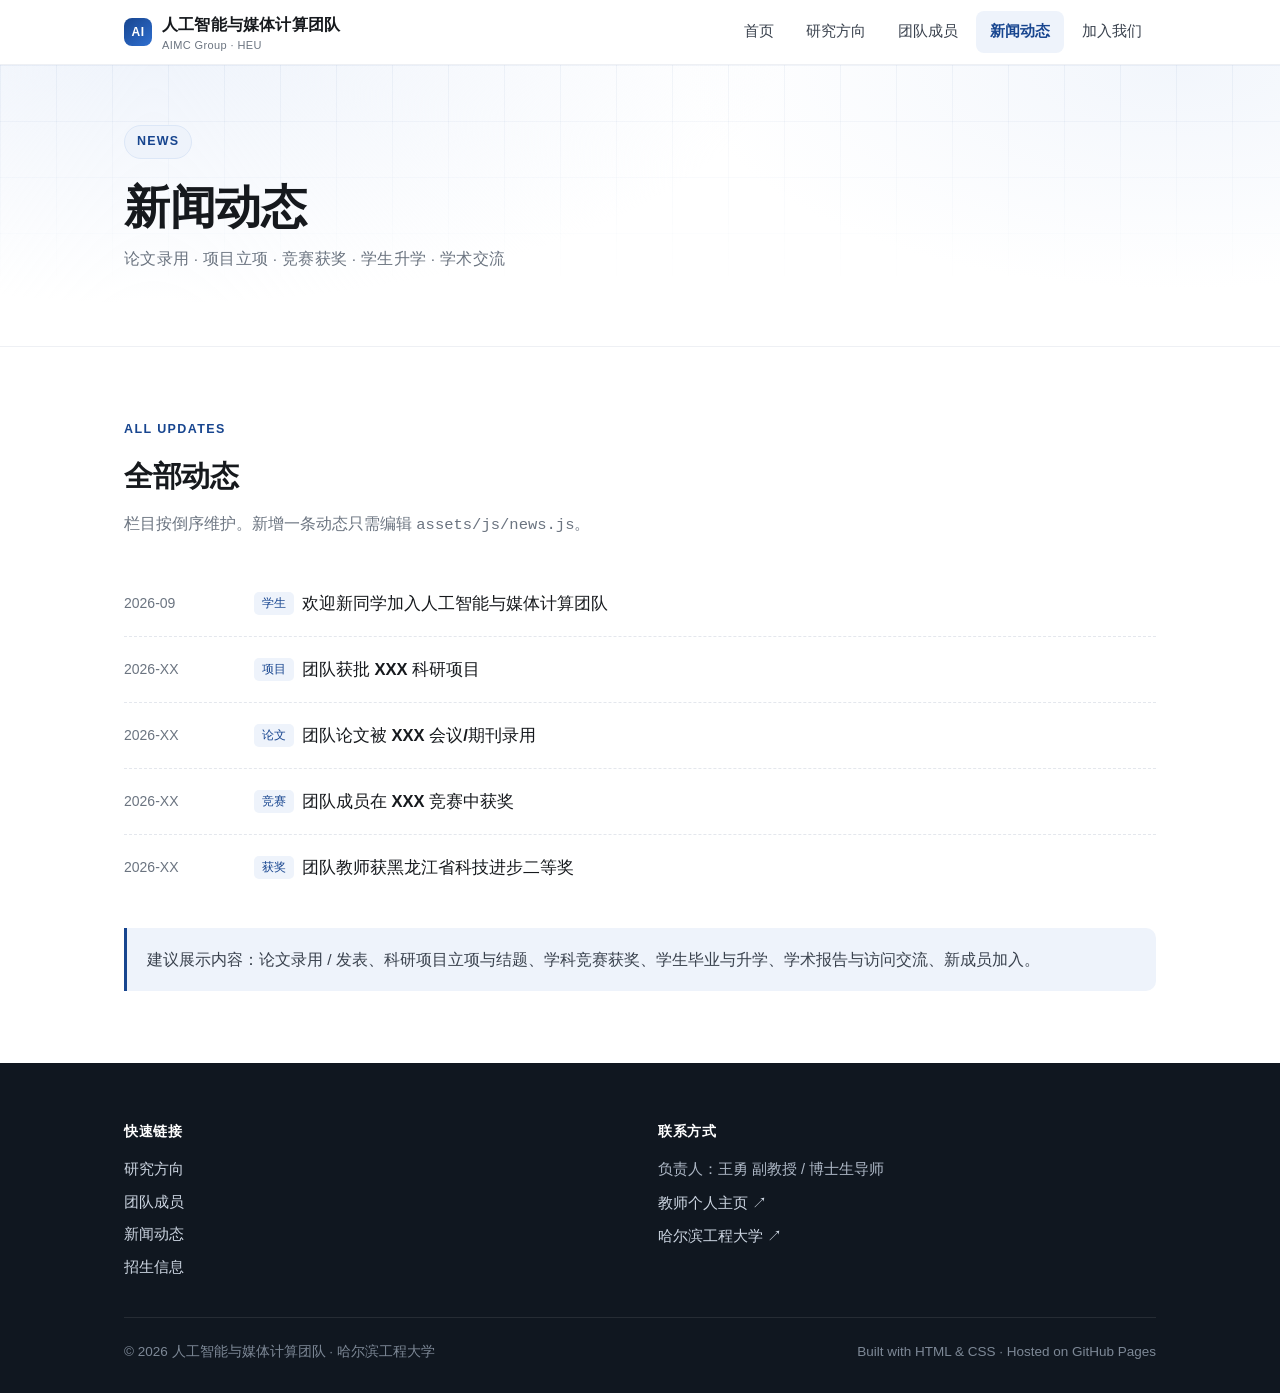
==== news.html @ d009565a "init: 人工智能与媒体计算团队实验室主页" ====
<!DOCTYPE html>
<html lang="zh-CN">
<head>
<meta charset="UTF-8">
<meta name="viewport" content="width=device-width, initial-scale=1">
<title>新闻动态 · 人工智能与媒体计算团队</title>
<meta name="description" content="人工智能与媒体计算团队的新闻动态：论文录用、项目立项、竞赛获奖、学生升学与学术交流。">
<link rel="icon" href="assets/img/favicon.svg" type="image/svg+xml">
<link rel="stylesheet" href="assets/css/style.css">
</head>
<body>

<header class="site-header">
  <div class="wrap">
    <nav class="nav">
      <a class="brand" href="index.html">
        <span class="mark">AI</span>
        <span>人工智能与媒体计算团队<small>AIMC Group · HEU</small></span>
      </a>
      <button class="nav-toggle" aria-label="菜单" aria-expanded="false"><span></span><span></span><span></span></button>
      <div class="nav-links">
        <a href="index.html">首页</a>
        <a href="research.html">研究方向</a>
        <a href="people.html">团队成员</a>
        <a href="news.html">新闻动态</a>
        <a href="index.html#join">加入我们</a>
      </div>
    </nav>
  </div>
</header>

<!-- ============ 页首 ============ -->
<section class="hero" style="padding:60px 0 52px">
  <div class="wrap">
    <span class="eyebrow">News</span>
    <h1>新闻动态</h1>
    <p class="en">论文录用 · 项目立项 · 竞赛获奖 · 学生升学 · 学术交流</p>
  </div>
</section>

<!-- ============ 动态列表 ============ -->
<section class="section">
  <div class="wrap">
    <div class="section-head reveal">
      <span class="kicker">All Updates</span>
      <h2>全部动态</h2>
      <p>栏目按倒序维护。新增一条动态只需编辑 <code>assets/js/news.js</code>。</p>
    </div>

    <div class="news-list reveal"></div>

    <div class="callout" style="margin-top:28px">
      建议展示内容：论文录用 / 发表、科研项目立项与结题、学科竞赛获奖、学生毕业与升学、学术报告与访问交流、新成员加入。
    </div>
  </div>
</section>

<!-- ============ 页脚 ============ -->
<footer class="site-footer">
  <div class="wrap">
    <div class="footer-grid cols-2">
      <div>
        <h4>快速链接</h4>
        <ul>
          <li><a href="research.html">研究方向</a></li>
          <li><a href="people.html">团队成员</a></li>
          <li><a href="news.html">新闻动态</a></li>
          <li><a href="index.html#join">招生信息</a></li>
        </ul>
      </div>
      <div>
        <h4>联系方式</h4>
        <p>负责人：王勇 副教授 / 博士生导师</p>
        <p><a href="https://faculty.hrbeu.edu.cn/wangyong/zh_CN/index/71417/list/index.htm" target="_blank" rel="noopener">教师个人主页 ↗</a></p>
        <p><a href="https://www.hrbeu.edu.cn/" target="_blank" rel="noopener">哈尔滨工程大学 ↗</a></p>
      </div>
    </div>
    <div class="footer-bottom">
      <span>© <span id="year">2026</span> 人工智能与媒体计算团队 · 哈尔滨工程大学</span>
      <span>Built with HTML &amp; CSS · Hosted on GitHub Pages</span>
    </div>
  </div>
</footer>

<script src="assets/js/news.js"></script>
<script src="assets/js/main.js"></script>
</body>
</html>
---- assets/css/style.css ----
/* ============================================================
   AIMC Lab @ HEU — 静态主页样式
   设计原则：浅色、留白、单一强调色、无框架依赖
   ============================================================ */

:root {
  --ink: #16191d;
  --ink-2: #39414d;
  --muted: #6b7480;
  --line: #e4e7ed;
  --line-soft: #eef0f4;
  --bg: #ffffff;
  --bg-soft: #f7f8fa;
  --accent: #17458f;
  --accent-2: #2f6fd0;
  --accent-soft: #eef3fb;
  --radius: 14px;
  --radius-sm: 10px;
  --maxw: 1080px;
  --shadow: 0 1px 2px rgba(16, 24, 40, .04), 0 10px 30px rgba(16, 24, 40, .06);
  --shadow-hover: 0 2px 4px rgba(16, 24, 40, .05), 0 18px 44px rgba(16, 24, 40, .10);
}

* { box-sizing: border-box; }

html { scroll-behavior: smooth; scroll-padding-top: 84px; }

body {
  margin: 0;
  background: var(--bg);
  color: var(--ink);
  font-family: -apple-system, BlinkMacSystemFont, "Segoe UI", "Helvetica Neue",
               "PingFang SC", "Hiragino Sans GB", "Microsoft YaHei", "Source Han Sans SC", sans-serif;
  font-size: 16px;
  line-height: 1.75;
  -webkit-font-smoothing: antialiased;
  text-rendering: optimizeLegibility;
}

a { color: var(--accent); text-decoration: none; }
a:hover { color: var(--accent-2); }

img { max-width: 100%; display: block; }

.wrap {
  width: 100%;
  max-width: var(--maxw);
  margin: 0 auto;
  padding: 0 24px;
}

/* ---------- 顶部导航 ---------- */
.site-header {
  position: sticky;
  top: 0;
  z-index: 100;
  background: rgba(255, 255, 255, .88);
  backdrop-filter: saturate(180%) blur(12px);
  -webkit-backdrop-filter: saturate(180%) blur(12px);
  border-bottom: 1px solid var(--line-soft);
}

.nav {
  display: flex;
  align-items: center;
  justify-content: space-between;
  height: 64px;
  gap: 24px;
}

.brand {
  display: flex;
  align-items: center;
  gap: 10px;
  color: var(--ink);
  font-weight: 700;
  letter-spacing: .2px;
  white-space: nowrap;
}

.brand .mark {
  width: 28px;
  height: 28px;
  border-radius: 8px;
  background: linear-gradient(140deg, var(--accent), var(--accent-2));
  color: #fff;
  font-size: 12px;
  font-weight: 700;
  display: grid;
  place-items: center;
  letter-spacing: .5px;
}

.brand small {
  display: block;
  font-size: 11px;
  font-weight: 500;
  color: var(--muted);
  letter-spacing: .4px;
  line-height: 1.2;
}

.nav-links { display: flex; align-items: center; gap: 4px; }

.nav-links a {
  padding: 8px 14px;
  border-radius: 8px;
  font-size: 14.5px;
  color: var(--ink-2);
  transition: background .18s ease, color .18s ease;
}

.nav-links a:hover { background: var(--bg-soft); color: var(--ink); }
.nav-links a.active { color: var(--accent); background: var(--accent-soft); font-weight: 600; }

.nav-toggle {
  display: none;
  width: 40px;
  height: 40px;
  border: 1px solid var(--line);
  border-radius: 10px;
  background: #fff;
  cursor: pointer;
  padding: 0;
}
.nav-toggle span {
  display: block;
  width: 18px;
  height: 1.5px;
  background: var(--ink);
  margin: 4px auto;
  transition: .2s;
}

/* ---------- Hero ---------- */
.hero {
  position: relative;
  overflow: hidden;
  padding: 88px 0 76px;
  background:
    radial-gradient(900px 380px at 12% -10%, #eef3fb 0%, rgba(238,243,251,0) 70%),
    radial-gradient(700px 320px at 92% 0%, #f2f6fc 0%, rgba(242,246,252,0) 70%);
  border-bottom: 1px solid var(--line-soft);
}

.hero::before {
  content: "";
  position: absolute;
  inset: 0;
  background-image:
    linear-gradient(to right, rgba(23,69,143,.05) 1px, transparent 1px),
    linear-gradient(to bottom, rgba(23,69,143,.05) 1px, transparent 1px);
  background-size: 56px 56px;
  mask-image: linear-gradient(to bottom, #000 0%, transparent 78%);
  -webkit-mask-image: linear-gradient(to bottom, #000 0%, transparent 78%);
  pointer-events: none;
}

.hero .wrap { position: relative; }

.eyebrow {
  display: inline-flex;
  align-items: center;
  gap: 8px;
  font-size: 12.5px;
  font-weight: 600;
  letter-spacing: 1.2px;
  text-transform: uppercase;
  color: var(--accent);
  background: var(--accent-soft);
  border: 1px solid #dce7f7;
  padding: 5px 12px;
  border-radius: 999px;
}

.hero h1 {
  margin: 20px 0 10px;
  font-size: clamp(30px, 4.4vw, 46px);
  line-height: 1.22;
  letter-spacing: -.5px;
  font-weight: 750;
}

.hero .en {
  margin: 0 0 22px;
  font-size: 15.5px;
  color: var(--muted);
  letter-spacing: .3px;
}

.hero .lead {
  max-width: 720px;
  margin: 0 0 30px;
  font-size: 17px;
  color: var(--ink-2);
}

.btn-row { display: flex; flex-wrap: wrap; gap: 12px; }

.btn {
  display: inline-flex;
  align-items: center;
  gap: 8px;
  padding: 11px 22px;
  border-radius: 999px;
  font-size: 15px;
  font-weight: 600;
  border: 1px solid transparent;
  transition: transform .16s ease, box-shadow .16s ease, background .16s ease;
}

.btn-primary { background: var(--accent); color: #fff; box-shadow: 0 6px 18px rgba(23,69,143,.22); }
.btn-primary:hover { background: #123a77; color: #fff; transform: translateY(-1px); }

.btn-ghost { background: #fff; color: var(--ink); border-color: var(--line); }
.btn-ghost:hover { border-color: #c9d3e2; color: var(--ink); transform: translateY(-1px); }

/* ---------- 通用区块 ---------- */
.section { padding: 72px 0; }
.section.soft { background: var(--bg-soft); border-top: 1px solid var(--line-soft); border-bottom: 1px solid var(--line-soft); }

.section-head { margin-bottom: 32px; }
.section-head h2 {
  margin: 0 0 8px;
  font-size: clamp(23px, 2.6vw, 29px);
  letter-spacing: -.3px;
  font-weight: 700;
}
.section-head p { margin: 0; color: var(--muted); font-size: 15.5px; max-width: 680px; }

.kicker {
  display: block;
  font-size: 12.5px;
  font-weight: 650;
  letter-spacing: 1.4px;
  text-transform: uppercase;
  color: var(--accent);
  margin-bottom: 10px;
}

/* ---------- 数据卡片 ---------- */
.stats {
  display: grid;
  grid-template-columns: repeat(4, 1fr);
  gap: 16px;
}
.stat {
  background: #fff;
  border: 1px solid var(--line);
  border-radius: var(--radius);
  padding: 22px 20px;
}
.stat .num { font-size: 30px; font-weight: 750; letter-spacing: -.5px; color: var(--accent); line-height: 1.2; }
.stat .num span { font-size: 15px; font-weight: 600; margin-left: 2px; }
.stat .label { font-size: 14px; color: var(--muted); margin-top: 2px; }

/* ---------- 正文排版 ---------- */
.prose { max-width: 780px; }
.prose p { margin: 0 0 16px; color: var(--ink-2); font-size: 16.5px; }
.prose p:last-child { margin-bottom: 0; }
.prose strong { color: var(--ink); }

.callout {
  margin-top: 24px;
  padding: 18px 20px;
  background: var(--accent-soft);
  border-left: 3px solid var(--accent);
  border-radius: 0 var(--radius-sm) var(--radius-sm) 0;
  font-size: 15.5px;
  color: var(--ink-2);
}

/* ---------- 卡片网格 ---------- */
.grid { display: grid; gap: 18px; }
.grid-3 { grid-template-columns: repeat(3, 1fr); }
.grid-2 { grid-template-columns: repeat(2, 1fr); }

.card {
  background: #fff;
  border: 1px solid var(--line);
  border-radius: var(--radius);
  padding: 24px;
  transition: transform .2s ease, box-shadow .2s ease, border-color .2s ease;
}
.card:hover { transform: translateY(-3px); box-shadow: var(--shadow-hover); border-color: #d6dde9; }
.card h3 { margin: 0 0 10px; font-size: 17.5px; font-weight: 680; letter-spacing: -.2px; }
.card p { margin: 0 0 14px; font-size: 15px; color: var(--muted); }
.card .idx {
  display: inline-grid;
  place-items: center;
  width: 30px; height: 30px;
  border-radius: 9px;
  background: var(--accent-soft);
  color: var(--accent);
  font-size: 13px; font-weight: 700;
  margin-bottom: 14px;
}

.tags { display: flex; flex-wrap: wrap; gap: 6px; }
.tag {
  font-size: 12.5px;
  color: var(--ink-2);
  background: var(--bg-soft);
  border: 1px solid var(--line-soft);
  border-radius: 6px;
  padding: 3px 9px;
}

/* ---------- 列表 ---------- */
.list { list-style: none; margin: 0; padding: 0; }
.list li {
  padding: 14px 0;
  border-bottom: 1px dashed var(--line);
  display: flex;
  gap: 14px;
  align-items: baseline;
}
.list li:last-child { border-bottom: none; }
.list .src { color: var(--muted); font-size: 14px; margin-left: auto; white-space: nowrap; }
.list .n { color: var(--accent); font-weight: 700; font-size: 14px; min-width: 22px; }
.list .t { font-size: 16px; color: var(--ink); font-weight: 550; }

.bullets { margin: 0; padding-left: 20px; color: var(--ink-2); }
.bullets li { margin-bottom: 8px; font-size: 15.5px; }
.bullets li::marker { color: var(--accent); }

/* ---------- 新闻 ---------- */
.news-item {
  display: grid;
  grid-template-columns: 110px 1fr;
  gap: 20px;
  padding: 18px 0;
  border-bottom: 1px dashed var(--line);
}
.news-item:last-child { border-bottom: none; }
.news-date { font-size: 14px; color: var(--muted); font-variant-numeric: tabular-nums; padding-top: 2px; }
.news-title { font-size: 16.5px; color: var(--ink); font-weight: 550; }
.news-title:hover { color: var(--accent); }
.news-tag {
  display: inline-block;
  font-size: 12px;
  color: var(--accent);
  background: var(--accent-soft);
  border-radius: 5px;
  padding: 1px 8px;
  margin-right: 8px;
  vertical-align: 2px;
}

.empty { color: var(--muted); font-size: 15px; font-style: normal; }

/* ---------- 人员 ---------- */
.person {
  display: grid;
  grid-template-columns: 96px 1fr;
  gap: 22px;
  align-items: start;
  background: #fff;
  border: 1px solid var(--line);
  border-radius: var(--radius);
  padding: 26px;
}
.avatar {
  width: 96px; height: 96px;
  border-radius: 50%;
  overflow: hidden;
  background: linear-gradient(140deg, var(--accent), var(--accent-2));
  color: #fff;
  display: grid; place-items: center;
  font-size: 30px; font-weight: 700;
  letter-spacing: 1px;
}
.avatar img { width: 100%; height: 100%; object-fit: cover; }
.person h3 { margin: 0 0 4px; font-size: 21px; font-weight: 700; }
.person .role { color: var(--accent); font-size: 14.5px; font-weight: 600; margin-bottom: 14px; }
.person dl { display: grid; grid-template-columns: 92px 1fr; gap: 6px 14px; margin: 0; font-size: 15px; }
.person dt { color: var(--muted); }
.person dd { margin: 0; color: var(--ink-2); }

/* ---------- 成员网格 ---------- */
.members {
  display: grid;
  grid-template-columns: repeat(auto-fill, minmax(158px, 1fr));
  gap: 18px;
}

.member {
  background: #fff;
  border: 1px solid var(--line);
  border-radius: var(--radius);
  padding: 14px 12px 16px;
  text-align: center;
  transition: transform .2s ease, box-shadow .2s ease, border-color .2s ease;
}
.member:hover { transform: translateY(-3px); box-shadow: var(--shadow-hover); border-color: #d6dde9; }

.member-photo {
  width: 100%;
  aspect-ratio: 3 / 4;
  border-radius: 10px;
  overflow: hidden;
  background: var(--bg-soft);
  margin-bottom: 12px;
}
.member-photo img {
  width: 100%;
  height: 100%;
  object-fit: cover;
  object-position: center 20%;
}

.member h4 { margin: 0 0 3px; font-size: 16px; font-weight: 650; letter-spacing: .2px; }
.member .m-role { font-size: 12.5px; font-weight: 600; color: var(--accent); margin-bottom: 8px; }
.member .m-mail {
  display: block;
  font-size: 12.5px;
  color: var(--muted);
  word-break: break-all;
  line-height: 1.5;
}
.member .m-mail:hover { color: var(--accent); }
.member .m-gh {
  display: inline-block;
  margin-top: 8px;
  font-size: 12.5px;
  color: var(--accent);
  background: var(--accent-soft);
  border-radius: 6px;
  padding: 2px 9px;
}

.group-title {
  font-size: 15px;
  font-weight: 700;
  color: var(--ink);
  margin: 0 0 14px;
  padding-left: 11px;
  border-left: 3px solid var(--accent);
}

.placeholder {
  background: #fff;
  border: 1px dashed #d3dae5;
  border-radius: var(--radius);
  padding: 20px 22px;
  color: var(--muted);
  font-size: 15px;
}

/* ---------- 加入我们 ---------- */
.join-grid { display: grid; grid-template-columns: repeat(2, 1fr); gap: 18px; }
.join-card {
  background: #fff;
  border: 1px solid var(--line);
  border-radius: var(--radius);
  padding: 26px;
}
.join-card h3 { margin: 0 0 12px; font-size: 18px; font-weight: 680; }

/* ---------- 页脚 ---------- */
.site-footer {
  background: #101720;
  color: #aeb8c6;
  padding: 56px 0 30px;
  font-size: 14.5px;
}
.footer-grid {
  display: grid;
  grid-template-columns: 1.4fr 1fr 1fr;
  gap: 36px;
  padding-bottom: 30px;
  border-bottom: 1px solid rgba(255, 255, 255, .09);
}
.footer-grid.cols-2 { grid-template-columns: 1fr 1fr; }
.site-footer h4 {
  margin: 0 0 14px;
  color: #fff;
  font-size: 14px;
  font-weight: 650;
  letter-spacing: .6px;
}
.site-footer p { margin: 0 0 8px; }
.site-footer a { color: #cdd6e2; }
.site-footer a:hover { color: #fff; }
.site-footer ul { list-style: none; margin: 0; padding: 0; }
.site-footer li { margin-bottom: 7px; }
.footer-bottom {
  padding-top: 22px;
  font-size: 13.5px;
  color: #7d8896;
  display: flex;
  justify-content: space-between;
  gap: 16px;
  flex-wrap: wrap;
}

/* ---------- 滚动出现动画 ---------- */
.reveal { opacity: 0; transform: translateY(14px); transition: opacity .55s ease, transform .55s ease; }
.reveal.in { opacity: 1; transform: none; }
@media (prefers-reduced-motion: reduce) {
  .reveal { opacity: 1; transform: none; transition: none; }
  html { scroll-behavior: auto; }
}

/* ---------- 响应式 ---------- */
@media (max-width: 900px) {
  .stats { grid-template-columns: repeat(2, 1fr); }
  .grid-3 { grid-template-columns: repeat(2, 1fr); }
  .footer-grid { grid-template-columns: 1fr 1fr; }
}

@media (max-width: 720px) {
  .nav-toggle { display: block; }
  .nav-links {
    display: none;
    position: absolute;
    top: 64px; left: 0; right: 0;
    flex-direction: column;
    align-items: stretch;
    gap: 2px;
    background: #fff;
    border-bottom: 1px solid var(--line);
    padding: 10px 16px 16px;
    box-shadow: var(--shadow);
  }
  .nav-links.open { display: flex; }
  .nav-links a { padding: 11px 12px; font-size: 15.5px; }
  .hero { padding: 60px 0 52px; }
  .section { padding: 56px 0; }
  .grid-3, .grid-2, .join-grid { grid-template-columns: 1fr; }
  .person { grid-template-columns: 1fr; text-align: left; }
  .person dl { grid-template-columns: 84px 1fr; }
  .news-item { grid-template-columns: 1fr; gap: 6px; }
  .list li { flex-wrap: wrap; }
  .list .src { margin-left: 36px; }
  .footer-grid { grid-template-columns: 1fr; gap: 26px; }
}
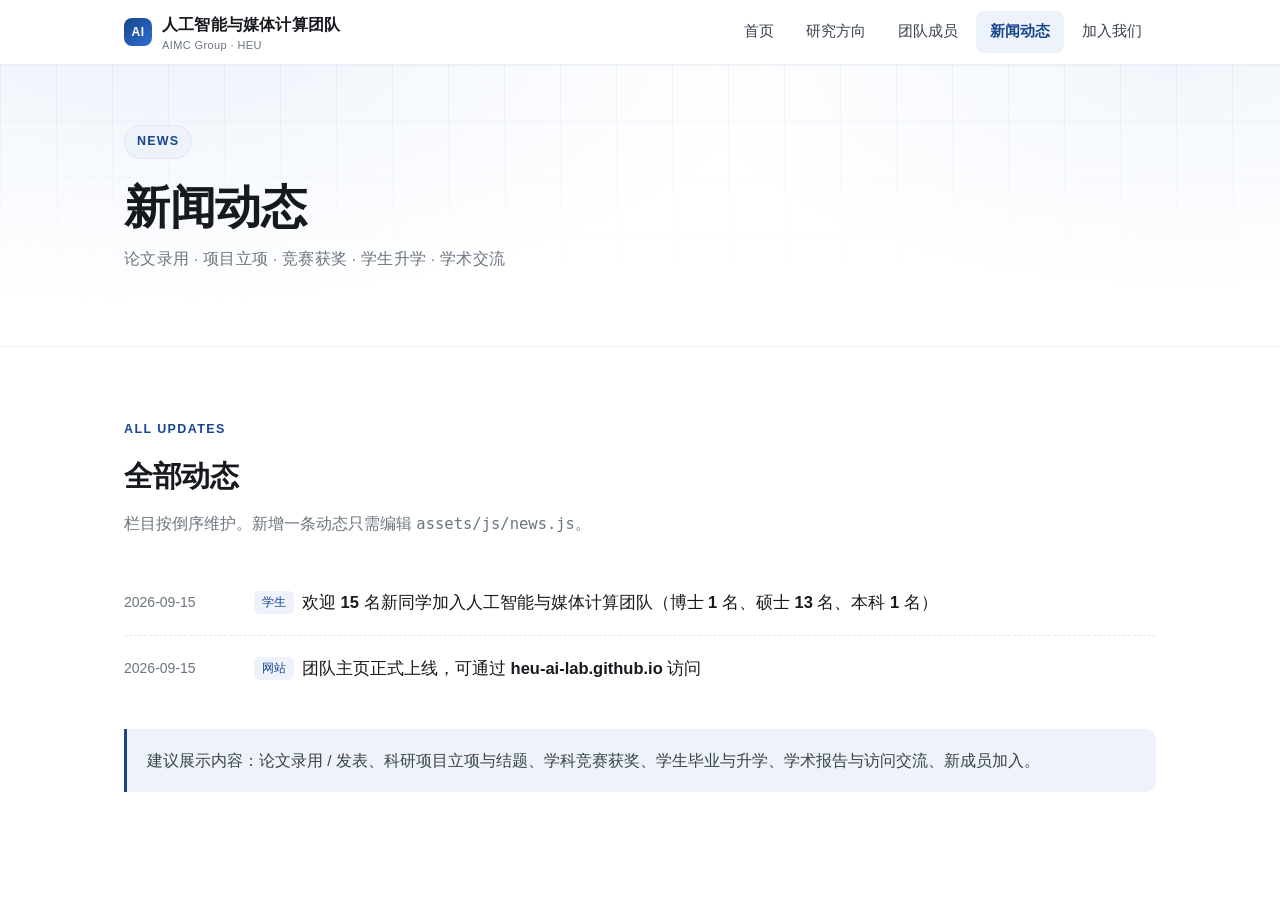
==== commit bb76ade2: "feat: remove site footers" ====
--- a/news.html
+++ b/news.html
@@ -55,33 +55,6 @@
   </div>
 </section>
 
-<!-- ============ 页脚 ============ -->
-<footer class="site-footer">
-  <div class="wrap">
-    <div class="footer-grid cols-2">
-      <div>
-        <h4>快速链接</h4>
-        <ul>
-          <li><a href="research.html">研究方向</a></li>
-          <li><a href="people.html">团队成员</a></li>
-          <li><a href="news.html">新闻动态</a></li>
-          <li><a href="index.html#join">招生信息</a></li>
-        </ul>
-      </div>
-      <div>
-        <h4>联系方式</h4>
-        <p>负责人：王勇 副教授 / 博士生导师</p>
-        <p><a href="https://faculty.hrbeu.edu.cn/wangyong/zh_CN/index/71417/list/index.htm" target="_blank" rel="noopener">教师个人主页 ↗</a></p>
-        <p><a href="https://www.hrbeu.edu.cn/" target="_blank" rel="noopener">哈尔滨工程大学 ↗</a></p>
-      </div>
-    </div>
-    <div class="footer-bottom">
-      <span>© <span id="year">2026</span> 人工智能与媒体计算团队 · 哈尔滨工程大学</span>
-      <span>Built with HTML &amp; CSS · Hosted on GitHub Pages</span>
-    </div>
-  </div>
-</footer>
-
 <script src="assets/js/news.js"></script>
 <script src="assets/js/main.js"></script>
 </body>
--- a/assets/css/style.css
+++ b/assets/css/style.css
@@ -457,43 +457,6 @@
 }
 .join-card h3 { margin: 0 0 12px; font-size: 18px; font-weight: 680; }
 
-/* ---------- 页脚 ---------- */
-.site-footer {
-  background: #101720;
-  color: #aeb8c6;
-  padding: 56px 0 30px;
-  font-size: 14.5px;
-}
-.footer-grid {
-  display: grid;
-  grid-template-columns: 1.4fr 1fr 1fr;
-  gap: 36px;
-  padding-bottom: 30px;
-  border-bottom: 1px solid rgba(255, 255, 255, .09);
-}
-.footer-grid.cols-2 { grid-template-columns: 1fr 1fr; }
-.site-footer h4 {
-  margin: 0 0 14px;
-  color: #fff;
-  font-size: 14px;
-  font-weight: 650;
-  letter-spacing: .6px;
-}
-.site-footer p { margin: 0 0 8px; }
-.site-footer a { color: #cdd6e2; }
-.site-footer a:hover { color: #fff; }
-.site-footer ul { list-style: none; margin: 0; padding: 0; }
-.site-footer li { margin-bottom: 7px; }
-.footer-bottom {
-  padding-top: 22px;
-  font-size: 13.5px;
-  color: #7d8896;
-  display: flex;
-  justify-content: space-between;
-  gap: 16px;
-  flex-wrap: wrap;
-}
-
 /* ---------- 滚动出现动画 ---------- */
 .reveal { opacity: 0; transform: translateY(14px); transition: opacity .55s ease, transform .55s ease; }
 .reveal.in { opacity: 1; transform: none; }
@@ -506,7 +469,6 @@
 @media (max-width: 900px) {
   .stats { grid-template-columns: repeat(2, 1fr); }
   .grid-3 { grid-template-columns: repeat(2, 1fr); }
-  .footer-grid { grid-template-columns: 1fr 1fr; }
 }
 
 @media (max-width: 720px) {
@@ -533,5 +495,4 @@
   .news-item { grid-template-columns: 1fr; gap: 6px; }
   .list li { flex-wrap: wrap; }
   .list .src { margin-left: 36px; }
-  .footer-grid { grid-template-columns: 1fr; gap: 26px; }
-}
+}
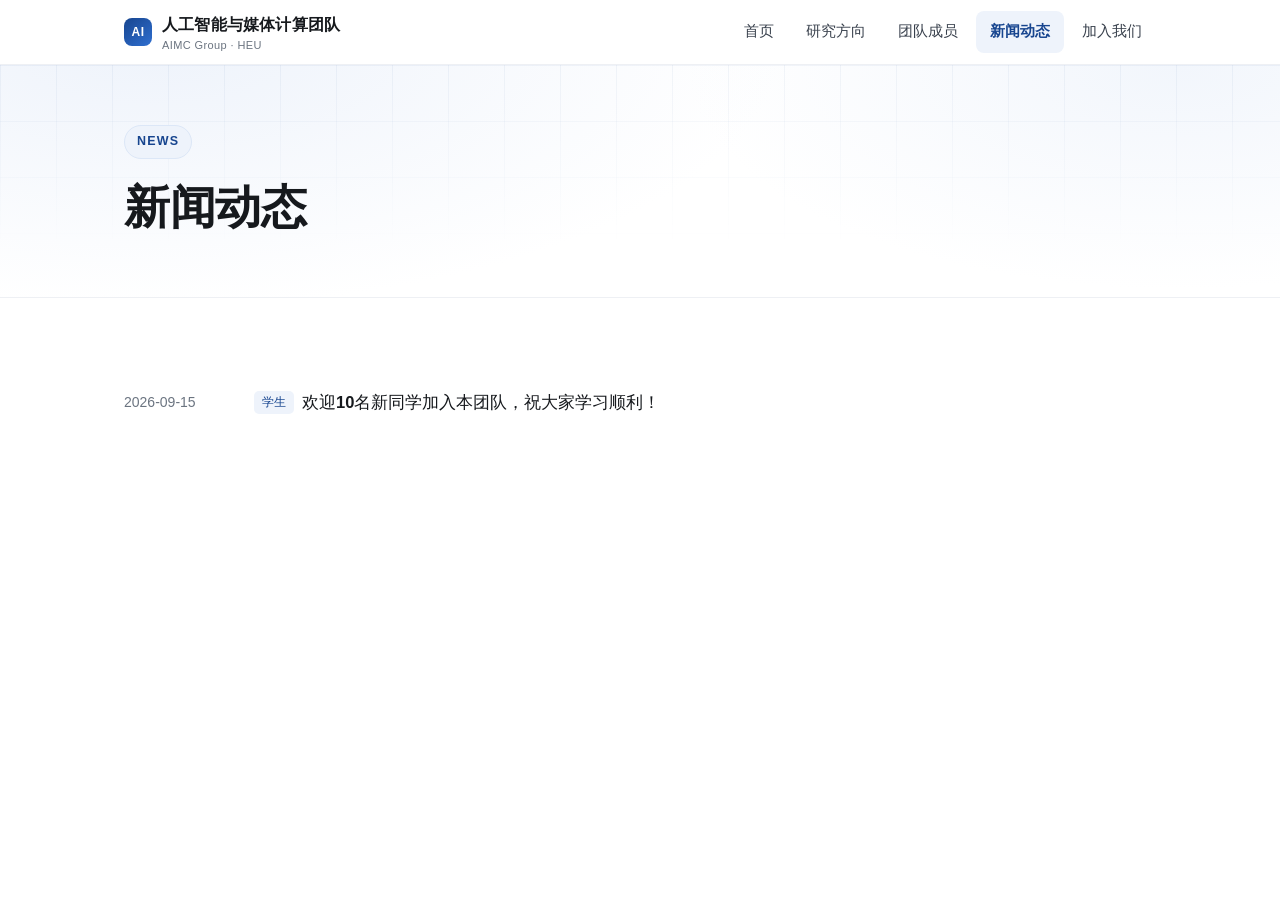
==== commit 4d782408: "chore: simplify news page content" ====
--- a/news.html
+++ b/news.html
@@ -34,24 +34,13 @@
   <div class="wrap">
     <span class="eyebrow">News</span>
     <h1>新闻动态</h1>
-    <p class="en">论文录用 · 项目立项 · 竞赛获奖 · 学生升学 · 学术交流</p>
   </div>
 </section>
 
 <!-- ============ 动态列表 ============ -->
 <section class="section">
   <div class="wrap">
-    <div class="section-head reveal">
-      <span class="kicker">All Updates</span>
-      <h2>全部动态</h2>
-      <p>栏目按倒序维护。新增一条动态只需编辑 <code>assets/js/news.js</code>。</p>
-    </div>
-
     <div class="news-list reveal"></div>
-
-    <div class="callout" style="margin-top:28px">
-      建议展示内容：论文录用 / 发表、科研项目立项与结题、学科竞赛获奖、学生毕业与升学、学术报告与访问交流、新成员加入。
-    </div>
   </div>
 </section>
 
--- a/assets/css/style.css
+++ b/assets/css/style.css
@@ -410,24 +410,40 @@
 }
 
 .member h4 { margin: 0 0 3px; font-size: 16px; font-weight: 650; letter-spacing: .2px; }
-.member .m-role { font-size: 12.5px; font-weight: 600; color: var(--accent); margin-bottom: 8px; }
-.member .m-mail {
-  display: block;
-  font-size: 12.5px;
-  color: var(--muted);
-  word-break: break-all;
-  line-height: 1.5;
-}
-.member .m-mail:hover { color: var(--accent); }
-.member .m-gh {
+.member .m-mail,
+.member .m-gh,
+.member .m-site,
+.profile-icon-link {
   display: inline-block;
-  margin-top: 8px;
-  font-size: 12.5px;
-  color: var(--accent);
-  background: var(--accent-soft);
-  border-radius: 6px;
-  padding: 2px 9px;
-}
+  width: 34px;
+  height: 34px;
+  overflow: hidden;
+  border: 1px solid var(--line);
+  border-radius: 9px;
+  background-color: #fff;
+  background-position: center;
+  background-repeat: no-repeat;
+  background-size: 21px 21px;
+  text-indent: -9999px;
+  white-space: nowrap;
+  transition: transform .18s ease, background-color .18s ease, border-color .18s ease;
+}
+.member .m-mail,
+.member .m-gh,
+.member .m-site { margin: 8px 3px 0; }
+.member .m-mail { background-image: url("../img/icons/mail.svg"); }
+.member .m-gh { background-image: url("../img/icons/github.svg"); }
+.member .m-site,
+.profile-icon-link { background-image: url("../img/icons/website.svg"); }
+.member .m-mail:hover,
+.member .m-gh:hover,
+.member .m-site:hover,
+.profile-icon-link:hover {
+  transform: translateY(-2px);
+  background-color: var(--accent-soft);
+  border-color: #c5d4ec;
+}
+.profile-icon-link img { display: none; }
 
 .group-title {
   font-size: 15px;
@@ -456,6 +472,51 @@
   padding: 26px;
 }
 .join-card h3 { margin: 0 0 12px; font-size: 18px; font-weight: 680; }
+.section-head .join-contact { margin-top: 10px; color: var(--ink-2); }
+.join-contact a { color: var(--accent); font-weight: 650; }
+
+/* ---------- 课题组相册 ---------- */
+.album-grid {
+  display: grid;
+  grid-template-columns: repeat(3, minmax(0, 1fr));
+  gap: 20px;
+}
+.album-card {
+  margin: 0;
+  overflow: hidden;
+  background: #fff;
+  border: 1px solid var(--line);
+  border-radius: var(--radius);
+  transition: transform .2s ease, box-shadow .2s ease, border-color .2s ease;
+}
+.album-card:hover {
+  transform: translateY(-3px);
+  box-shadow: var(--shadow-hover);
+  border-color: #d6dde9;
+}
+.album-photo {
+  display: block;
+  aspect-ratio: 16 / 10;
+  background: var(--bg-soft);
+}
+.album-photo img {
+  width: 100%;
+  height: 100%;
+  object-fit: contain;
+}
+.album-caption { padding: 16px 17px 18px; }
+.album-caption h3 {
+  margin: 0 0 7px;
+  color: var(--ink);
+  font-size: 16px;
+  font-weight: 650;
+  line-height: 1.45;
+}
+.album-caption p {
+  margin: 0;
+  color: var(--muted);
+  font-size: 13.5px;
+}
 
 /* ---------- 滚动出现动画 ---------- */
 .reveal { opacity: 0; transform: translateY(14px); transition: opacity .55s ease, transform .55s ease; }
@@ -469,6 +530,7 @@
 @media (max-width: 900px) {
   .stats { grid-template-columns: repeat(2, 1fr); }
   .grid-3 { grid-template-columns: repeat(2, 1fr); }
+  .album-grid { grid-template-columns: repeat(2, minmax(0, 1fr)); }
 }
 
 @media (max-width: 720px) {
@@ -489,7 +551,7 @@
   .nav-links a { padding: 11px 12px; font-size: 15.5px; }
   .hero { padding: 60px 0 52px; }
   .section { padding: 56px 0; }
-  .grid-3, .grid-2, .join-grid { grid-template-columns: 1fr; }
+  .grid-3, .grid-2, .join-grid, .album-grid { grid-template-columns: 1fr; }
   .person { grid-template-columns: 1fr; text-align: left; }
   .person dl { grid-template-columns: 84px 1fr; }
   .news-item { grid-template-columns: 1fr; gap: 6px; }
